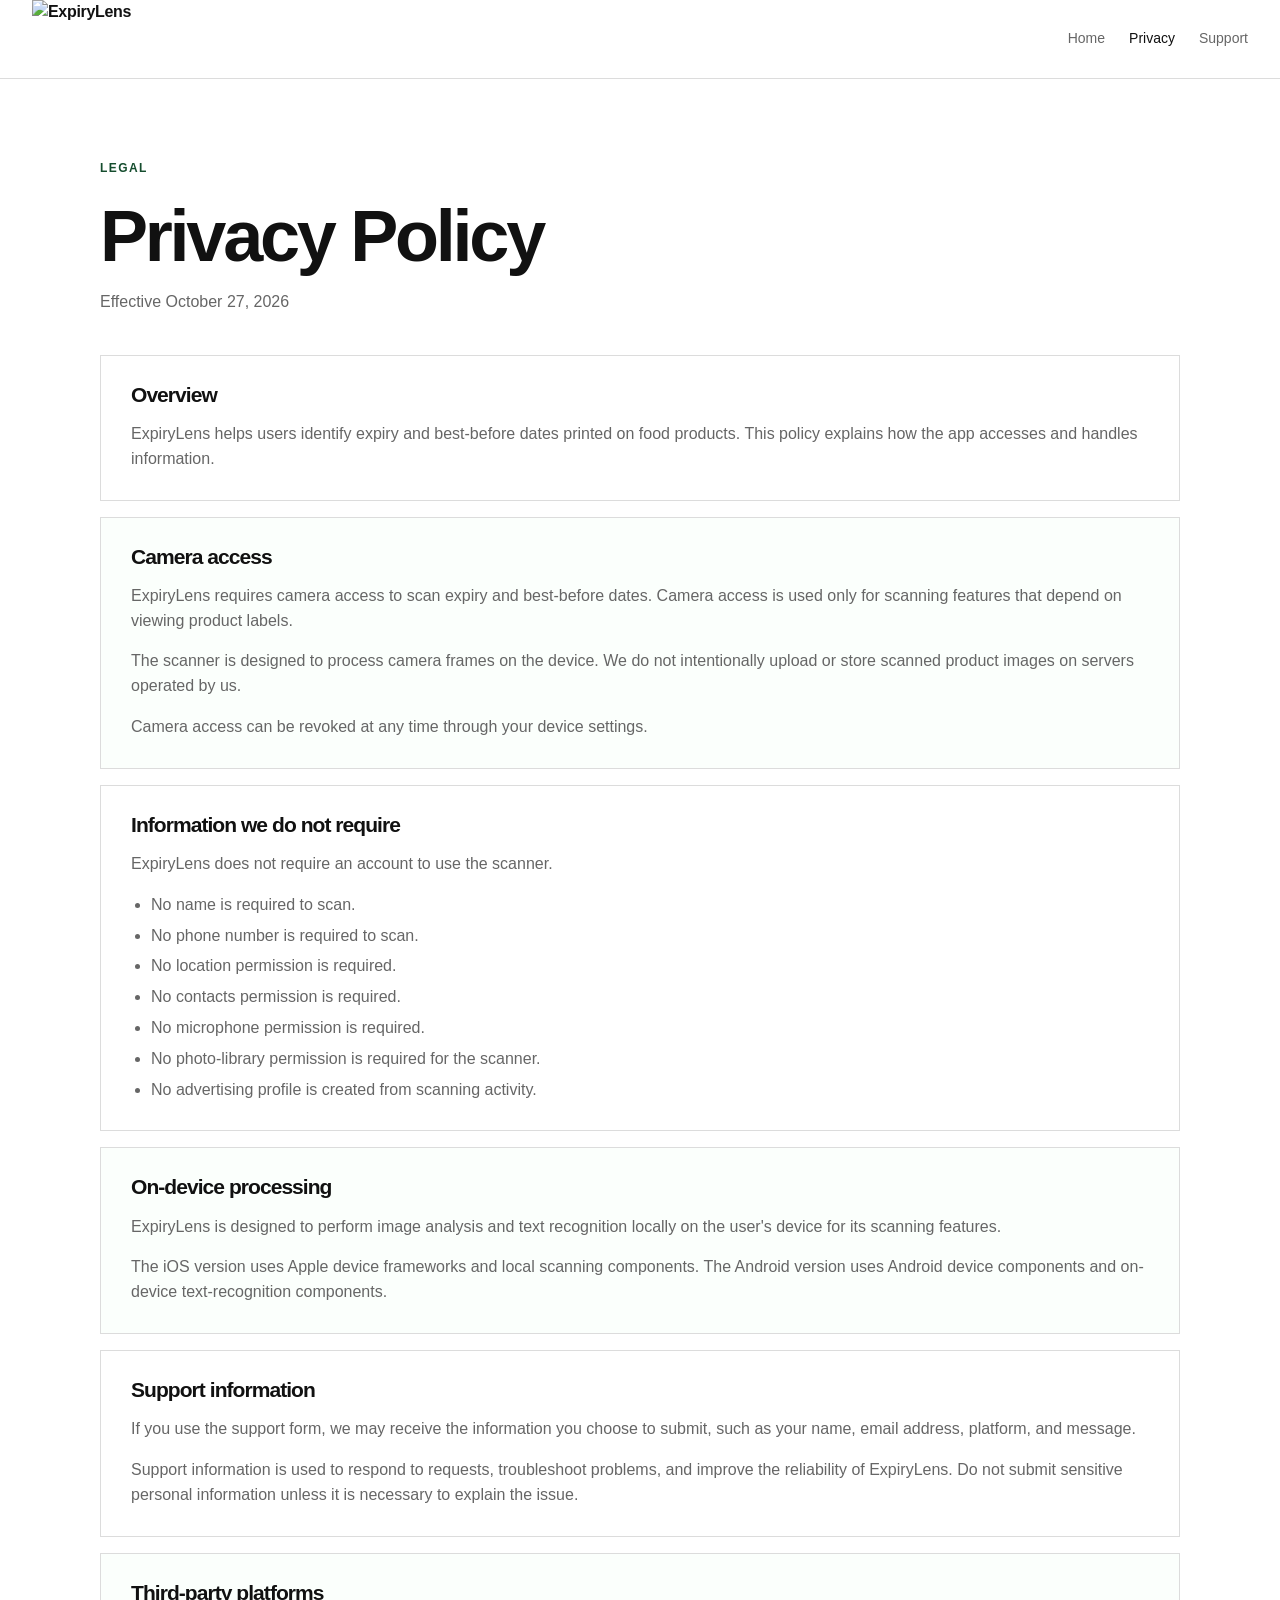
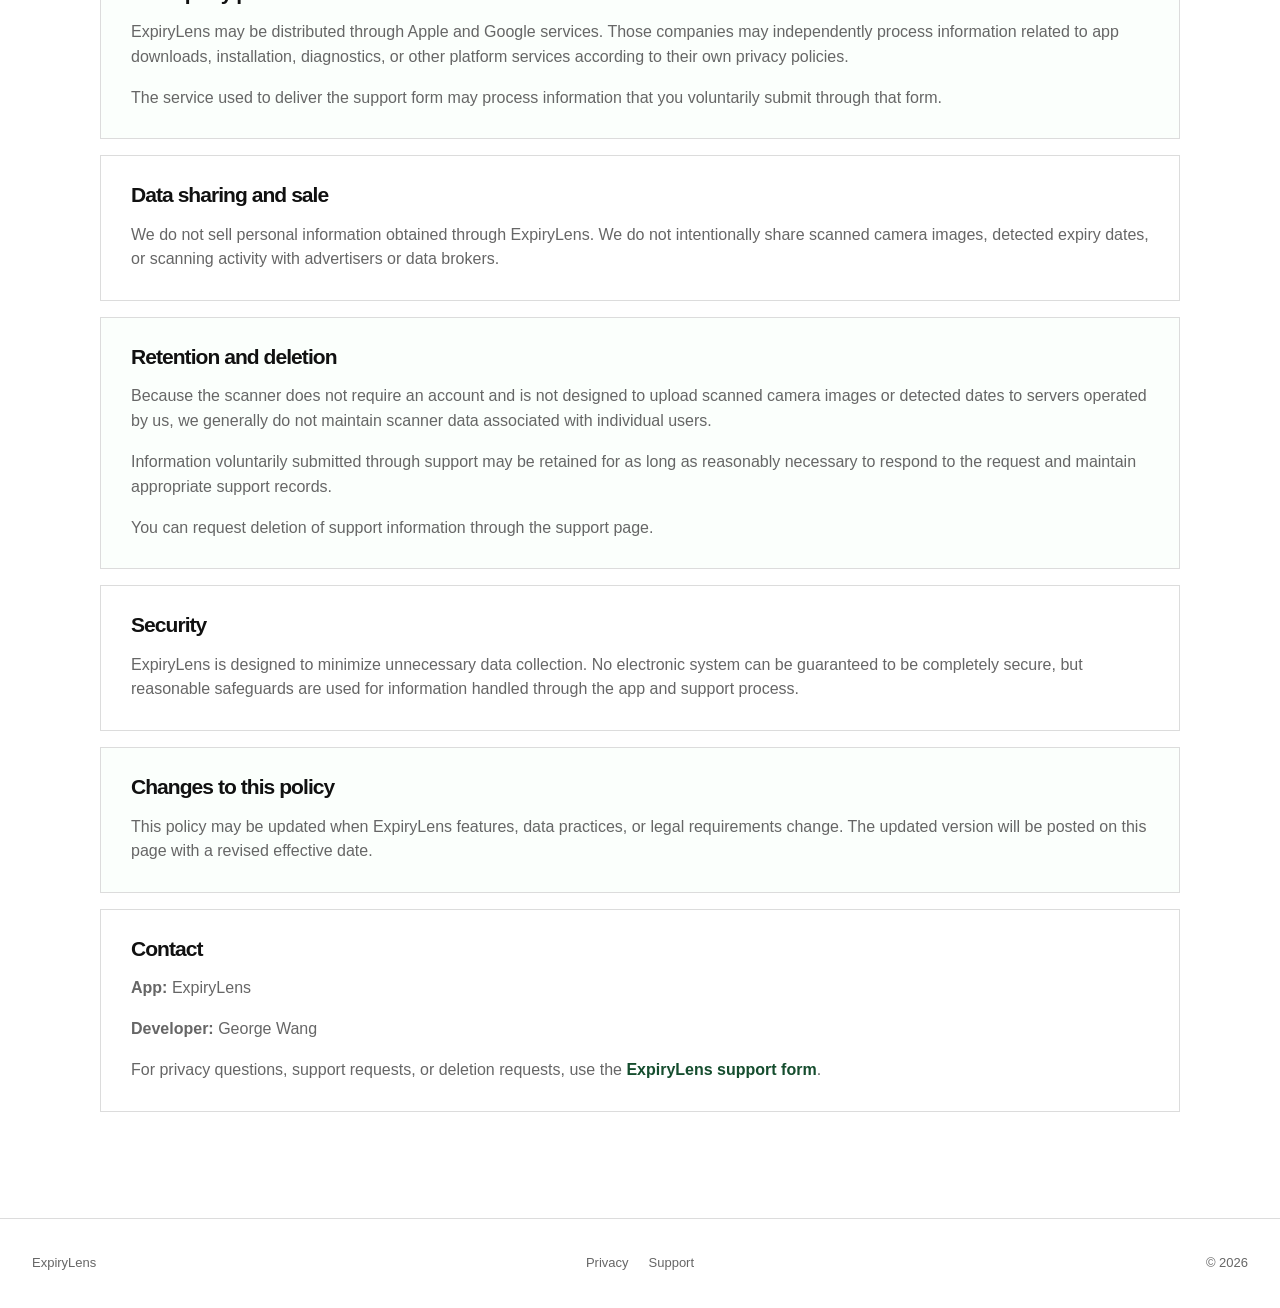
==== privacy.html @ b4d989e2 "Create ExpiryLens website" ====
<!DOCTYPE html>
<html lang="en">
<head>
  <meta charset="UTF-8">
  <meta name="viewport" content="width=device-width, initial-scale=1.0">
  <meta name="description" content="ExpiryLens Privacy Policy">
  <title>Privacy Policy — ExpiryLens</title>
  <link rel="stylesheet" href="styles.css">
</head>
<body>
  <header class="topbar">
    <a class="logo" href="index.html">
        <img src="Food Bank Icon.png" alt="ExpiryLens">
    </a>
    <nav>
      <a href="index.html">Home</a>
      <a class="active" href="privacy.html">Privacy</a>
      <a href="support.html">Support</a>
    </nav>
  </header>

  <main class="page-width legal">
    <div class="page-title">
      <p class="kicker">LEGAL</p>
      <h1>Privacy Policy</h1>
      <p>Effective October 27, 2026</p>
    </div>

    <section class="policy-box">
      <h2>Overview</h2>
      <p>
        ExpiryLens helps users identify expiry and best-before dates printed on food products.
        This policy explains how the app accesses and handles information.
      </p>
    </section>

    <section class="policy-box">
      <h2>Camera access</h2>
      <p>
        ExpiryLens requires camera access to scan expiry and best-before dates. Camera access
        is used only for scanning features that depend on viewing product labels.
      </p>
      <p>
        The scanner is designed to process camera frames on the device. We do not intentionally
        upload or store scanned product images on servers operated by us.
      </p>
      <p>
        Camera access can be revoked at any time through your device settings.
      </p>
    </section>

    <section class="policy-box">
      <h2>Information we do not require</h2>
      <p>ExpiryLens does not require an account to use the scanner.</p>
      <ul>
        <li>No name is required to scan.</li>
        <li>No phone number is required to scan.</li>
        <li>No location permission is required.</li>
        <li>No contacts permission is required.</li>
        <li>No microphone permission is required.</li>
        <li>No photo-library permission is required for the scanner.</li>
        <li>No advertising profile is created from scanning activity.</li>
      </ul>
    </section>

    <section class="policy-box">
      <h2>On-device processing</h2>
      <p>
        ExpiryLens is designed to perform image analysis and text recognition locally on the
        user's device for its scanning features.
      </p>
      <p>
        The iOS version uses Apple device frameworks and local scanning components. The Android
        version uses Android device components and on-device text-recognition components.
      </p>
    </section>

    <section class="policy-box">
      <h2>Support information</h2>
      <p>
        If you use the support form, we may receive the information you choose to submit,
        such as your name, email address, platform, and message.
      </p>
      <p>
        Support information is used to respond to requests, troubleshoot problems, and improve
        the reliability of ExpiryLens. Do not submit sensitive personal information unless it
        is necessary to explain the issue.
      </p>
    </section>

    <section class="policy-box">
      <h2>Third-party platforms</h2>
      <p>
        ExpiryLens may be distributed through Apple and Google services. Those companies may
        independently process information related to app downloads, installation, diagnostics,
        or other platform services according to their own privacy policies.
      </p>
      <p>
        The service used to deliver the support form may process information that you voluntarily
        submit through that form.
      </p>
    </section>

    <section class="policy-box">
      <h2>Data sharing and sale</h2>
      <p>
        We do not sell personal information obtained through ExpiryLens. We do not intentionally
        share scanned camera images, detected expiry dates, or scanning activity with advertisers
        or data brokers.
      </p>
    </section>

    <section class="policy-box">
      <h2>Retention and deletion</h2>
      <p>
        Because the scanner does not require an account and is not designed to upload scanned
        camera images or detected dates to servers operated by us, we generally do not maintain
        scanner data associated with individual users.
      </p>
      <p>
        Information voluntarily submitted through support may be retained for as long as reasonably
        necessary to respond to the request and maintain appropriate support records.
      </p>
      <p>
        You can request deletion of support information through the support page.
      </p>
    </section>

    <section class="policy-box">
      <h2>Security</h2>
      <p>
        ExpiryLens is designed to minimize unnecessary data collection. No electronic system can
        be guaranteed to be completely secure, but reasonable safeguards are used for information
        handled through the app and support process.
      </p>
    </section>

    <section class="policy-box">
      <h2>Changes to this policy</h2>
      <p>
        This policy may be updated when ExpiryLens features, data practices, or legal requirements
        change. The updated version will be posted on this page with a revised effective date.
      </p>
    </section>

    <section class="policy-box">
      <h2>Contact</h2>
      <p><strong>App:</strong> ExpiryLens</p>
      <p><strong>Developer:</strong> George Wang</p>
      <p>
        For privacy questions, support requests, or deletion requests, use the
        <a class="text-link" href="support.html">ExpiryLens support form</a>.
      </p>
    </section>
  </main>

  <footer class="footer">
    <span>ExpiryLens</span>
    <div>
      <a href="privacy.html">Privacy</a>
      <a href="support.html">Support</a>
    </div>
    <span>© 2026</span>
  </footer>
</body>
</html>
---- styles.css ----
* {
  box-sizing: border-box;
}

:root {
  --bg: #ffffff;
  --text: #111111;
  --muted: #666666;
  --line: #dcdcdc;
  --soft: #f7f7f7;
  --green: #dff4e8;
  --green-strong: #bfe8cf;
  --green-text: #154d2e;
}

html {
  scroll-behavior: smooth;
}

body {
  margin: 0;
  background: var(--bg);
  color: var(--text);
  font-family: Arial, Helvetica, sans-serif;
  line-height: 1.55;
}

a {
  color: inherit;
}

.topbar {
  min-height: 64px;
  padding: 0 32px;
  border-bottom: 1px solid var(--line);
  display: flex;
  align-items: center;
  justify-content: space-between;
  gap: 24px;
  background: #ffffff;
}

.logo {
  font-weight: 700;
  text-decoration: none;
  letter-spacing: -0.02em;
}

.logo img {
    height: 78px;
    width: auto;
    display: block;
}

.topbar nav {
  display: flex;
  gap: 24px;
}

.topbar nav a {
  color: var(--muted);
  text-decoration: none;
  font-size: 14px;
}

.topbar nav a:hover,
.topbar nav a.active {
  color: var(--text);
}

.page-width {
  width: min(1080px, calc(100% - 48px));
  margin: 0 auto;
}

.hero {
  min-height: 620px;
  display: grid;
  grid-template-columns: 1.25fr 0.75fr;
  gap: 80px;
  align-items: center;
  padding: 90px 0;
}

.kicker {
  margin: 0 0 20px;
  color: var(--green-text);
  font-size: 12px;
  font-weight: 700;
  letter-spacing: 0.12em;
}

h1,
h2 {
  margin-top: 0;
  line-height: 1.06;
  font-weight: 700;
  letter-spacing: -0.045em;
}

h1 {
  margin-bottom: 24px;
  font-size: clamp(48px, 8vw, 86px);
}

h2 {
  margin-bottom: 14px;
  font-size: 28px;
}

p {
  color: var(--muted);
}

.intro {
  max-width: 620px;
  margin: 0;
  font-size: 18px;
}

.actions {
  display: flex;
  gap: 10px;
  margin-top: 30px;
}

.button,
button {
  min-height: 46px;
  padding: 0 18px;
  border: 1px solid var(--text);
  border-radius: 0;
  background: #ffffff;
  color: var(--text);
  font: inherit;
  font-weight: 700;
  text-decoration: none;
  display: inline-flex;
  align-items: center;
  justify-content: center;
  cursor: pointer;
}

.button.primary,
button {
  background: var(--text);
  color: #ffffff;
}

.button:hover,
button:hover {
  background: var(--green);
  color: var(--text);
}



.scanner-preview {
  min-height: 420px;
  border: 1px solid var(--text);
  background: #121212;
  color: #ffffff;
  padding: 18px;
  display: grid;
  grid-template-rows: auto 1fr auto;
}

.scanner-top {
  display: grid;
  grid-template-columns: 1fr auto 1fr;
  align-items: center;
  gap: 12px;
  font-size: 12px;
}

.scanner-mode,
.scanner-info,
.scanner-fps {
  border: 1px solid #555555;
  background: #1b1b1b;
  padding: 7px 9px;
}

.scanner-mode {
  justify-self: start;
}

.scanner-fps {
  justify-self: center;
}

.scanner-info {
  justify-self: end;
}

.scanner-center {
  display: flex;
  align-items: center;
  justify-content: center;
  padding: 34px 0;
}

.scanner-result {
  border: 1px solid #555555;
  background: #000000;
  padding: 18px 24px;
}

.scanner-date {
  color: #3cff78;
  font-size: clamp(28px, 5vw, 48px);
  font-weight: 700;
  letter-spacing: -0.03em;
}

.scanner-bottom {
  display: grid;
  gap: 10px;
  justify-items: center;
}

.scanner-expiry-state {
  color: #3cff78;
  font-size: 14px;
  font-weight: 700;
  letter-spacing: 0.08em;
}

.scanner-status {
  border: 1px solid #555555;
  background: #1b1b1b;
  padding: 8px 12px;
  font-size: 12px;
  font-weight: 700;
  letter-spacing: 0.06em;
}

.info-grid {
  display: grid;
  grid-template-columns: repeat(3, 1fr);
  border: 1px solid var(--line);
}

.block {
  min-height: 220px;
  padding: 28px;
  border-right: 1px solid var(--line);
  background: #ffffff;
}

.block:last-child {
  border-right: 0;
}

.block-number {
  display: block;
  margin-bottom: 45px;
  color: var(--green-text);
  font-size: 12px;
  font-weight: 700;
}

.block h2 {
  font-size: 24px;
}

.statement {
  margin-top: 80px;
  margin-bottom: 100px;
  padding: 36px;
  border: 1px solid var(--line);
  background:
    linear-gradient(90deg, #f7fff9 0%, #ffffff 70%);
}

.statement p {
  max-width: 760px;
}

.text-link {
  color: var(--green-text);
  font-weight: 700;
  text-decoration: none;
}

.text-link:hover {
  text-decoration: underline;
}

.footer {
  min-height: 90px;
  padding: 28px 32px;
  border-top: 1px solid var(--line);
  display: grid;
  grid-template-columns: 1fr auto 1fr;
  gap: 24px;
  align-items: center;
  color: var(--muted);
  font-size: 13px;
}

.footer div {
  display: flex;
  gap: 20px;
}

.footer a {
  text-decoration: none;
}

.footer > span:last-child {
  text-align: right;
}

.page-title {
  padding: 80px 0 40px;
}

.page-title h1 {
  margin-bottom: 12px;
  font-size: clamp(44px, 7vw, 72px);
}

.page-title p:last-child {
  margin-bottom: 0;
}

.legal {
  padding-bottom: 90px;
}

.policy-box {
  margin-bottom: 16px;
  padding: 28px 30px;
  border: 1px solid var(--line);
  background: #ffffff;
}

.policy-box:nth-of-type(2n) {
  background: #fbfffc;
}

.policy-box h2 {
  font-size: 21px;
}

.policy-box p:last-child,
.policy-box ul:last-child {
  margin-bottom: 0;
}

.policy-box ul {
  padding-left: 20px;
  color: var(--muted);
}

.policy-box li + li {
  margin-top: 6px;
}

.support {
  padding-bottom: 90px;
}

.support-layout {
  display: grid;
  grid-template-columns: 0.8fr 1.2fr;
  gap: 20px;
  align-items: start;
}

.support-notes {
  display: grid;
  gap: 14px;
}

.support-box,
.form-box {
  border: 1px solid var(--line);
  padding: 26px;
  background: #ffffff;
}

.support-box h2,
.form-box h2 {
  font-size: 21px;
}

.form-box {
  background:
    linear-gradient(180deg, #fbfffc 0%, #ffffff 160px);
}

.form-note {
  margin-top: -4px;
  margin-bottom: 28px;
  font-size: 14px;
}

form {
  display: grid;
}

label {
  margin: 18px 0 7px;
  color: var(--text);
  font-size: 13px;
  font-weight: 700;
}

label:first-of-type {
  margin-top: 0;
}

label span {
  color: var(--muted);
  font-weight: 400;
}

input,
select,
textarea {
  width: 100%;
  border: 1px solid #bdbdbd;
  border-radius: 0;
  background: #ffffff;
  color: var(--text);
  padding: 12px;
  font: inherit;
}

input,
select {
  min-height: 46px;
}

textarea {
  resize: vertical;
}

input:focus,
select:focus,
textarea:focus {
  outline: 2px solid var(--green-strong);
  outline-offset: 0;
  border-color: var(--green-text);
}

.check-row {
  display: grid;
  grid-template-columns: 18px 1fr;
  gap: 10px;
  align-items: start;
  margin: 20px 0;
  font-weight: 400;
  line-height: 1.4;
}

.check-row input {
  width: 16px;
  min-height: 16px;
  margin: 2px 0 0;
}

button {
  width: 100%;
}

.small {
  margin: 16px 0 0;
  font-size: 12px;
}

@media (max-width: 800px) {
  .hero,
  .support-layout {
    grid-template-columns: 1fr;
  }

  .hero {
    gap: 40px;
    padding: 70px 0;
  }

  
.scanner-preview {
  min-height: 420px;
  border: 1px solid var(--text);
  background: #121212;
  color: #ffffff;
  padding: 18px;
  display: grid;
  grid-template-rows: auto 1fr auto;
}

.scanner-top {
  display: grid;
  grid-template-columns: 1fr auto 1fr;
  align-items: center;
  gap: 12px;
  font-size: 12px;
}

.scanner-mode,
.scanner-info,
.scanner-fps {
  border: 1px solid #555555;
  background: #1b1b1b;
  padding: 7px 9px;
}

.scanner-mode {
  justify-self: start;
}

.scanner-fps {
  justify-self: center;
}

.scanner-info {
  justify-self: end;
}

.scanner-center {
  display: flex;
  align-items: center;
  justify-content: center;
  padding: 34px 0;
}

.scanner-result {
  border: 1px solid #555555;
  background: #000000;
  padding: 18px 24px;
}

.scanner-date {
  color: #3cff78;
  font-size: clamp(28px, 5vw, 48px);
  font-weight: 700;
  letter-spacing: -0.03em;
}

.scanner-bottom {
  display: grid;
  gap: 10px;
  justify-items: center;
}

.scanner-expiry-state {
  color: #3cff78;
  font-size: 14px;
  font-weight: 700;
  letter-spacing: 0.08em;
}

.scanner-status {
  border: 1px solid #555555;
  background: #1b1b1b;
  padding: 8px 12px;
  font-size: 12px;
  font-weight: 700;
  letter-spacing: 0.06em;
}

.info-grid {
    grid-template-columns: 1fr;
  }

  .block {
    min-height: 0;
    border-right: 0;
    border-bottom: 1px solid var(--line);
  }

  .block:last-child {
    border-bottom: 0;
  }

  .block-number {
    margin-bottom: 28px;
  }
}

@media (max-width: 560px) {
  .topbar {
    padding: 0 18px;
  }

  .topbar nav {
    gap: 14px;
  }

  .page-width {
    width: min(100% - 28px, 1080px);
  }

  h1 {
    font-size: 48px;
  }

  .actions {
    align-items: stretch;
    flex-direction: column;
  }

  .button {
    width: 100%;
  }

  .statement,
  .policy-box,
  .support-box,
  .form-box {
    padding: 22px;
  }

  .footer {
    grid-template-columns: 1fr;
    padding: 26px 18px;
  }

  .footer > span:last-child {
    text-align: left;
  }
}


.feature-grid,
.colour-grid {
  display: grid;
  grid-template-columns: repeat(3, 1fr);
  margin-top: 30px;
  border: 1px solid var(--line);
}

.feature-box,
.colour-box {
  min-height: 190px;
  padding: 26px;
  border-right: 1px solid var(--line);
  background: #ffffff;
}

.feature-box:last-child,
.colour-box:last-child {
  border-right: 0;
}

.feature-name {
  margin-bottom: 12px;
  font-size: 20px;
  font-weight: 700;
}

.feature-box p,
.colour-box p {
  margin-bottom: 0;
}

.metric {
  margin-bottom: 30px;
  color: var(--green-text);
  font-size: 12px;
  font-weight: 700;
  letter-spacing: 0.1em;
}

.colour-box h3 {
  margin: 18px 0 8px;
  font-size: 20px;
}

.colour-indicator {
  width: 100%;
  padding: 9px 10px;
  border: 1px solid var(--line);
  font-size: 12px;
  font-weight: 700;
  letter-spacing: 0.08em;
}

.colour-indicator.green {
  color: #0b6b31;
  background: #e9f8ee;
}

.colour-indicator.yellow {
  color: #735b00;
  background: #fff8d6;
}

.colour-indicator.red {
  color: #a81818;
  background: #ffecec;
}

.performance-note {
  margin: 26px 0 0;
  font-size: 12px;
}

@media (max-width: 800px) {

  .feature-grid,
  .colour-grid {
    grid-template-columns: 1fr;
  }

  .feature-box,
  .colour-box {
    border-right: 0;
    border-bottom: 1px solid var(--line);
  }

  .feature-box:last-child,
  .colour-box:last-child {
    border-bottom: 0;
  }

}
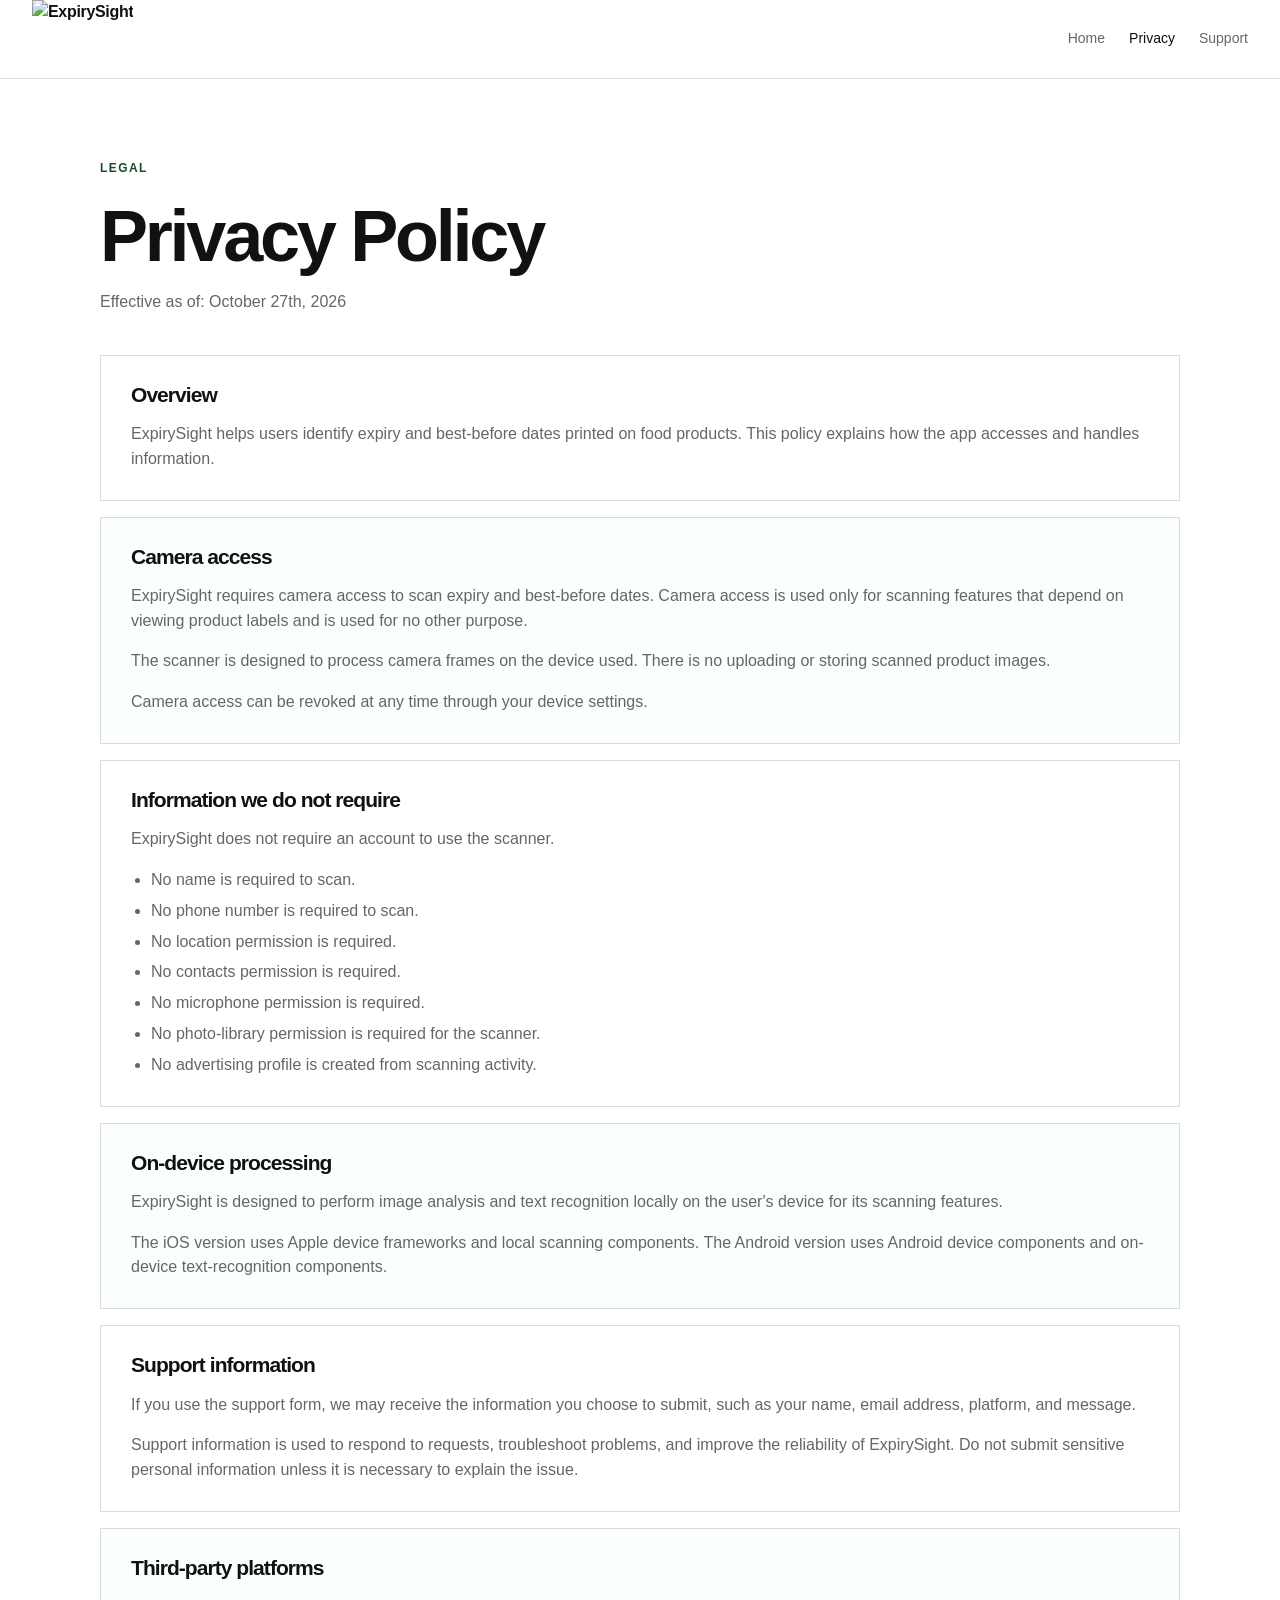
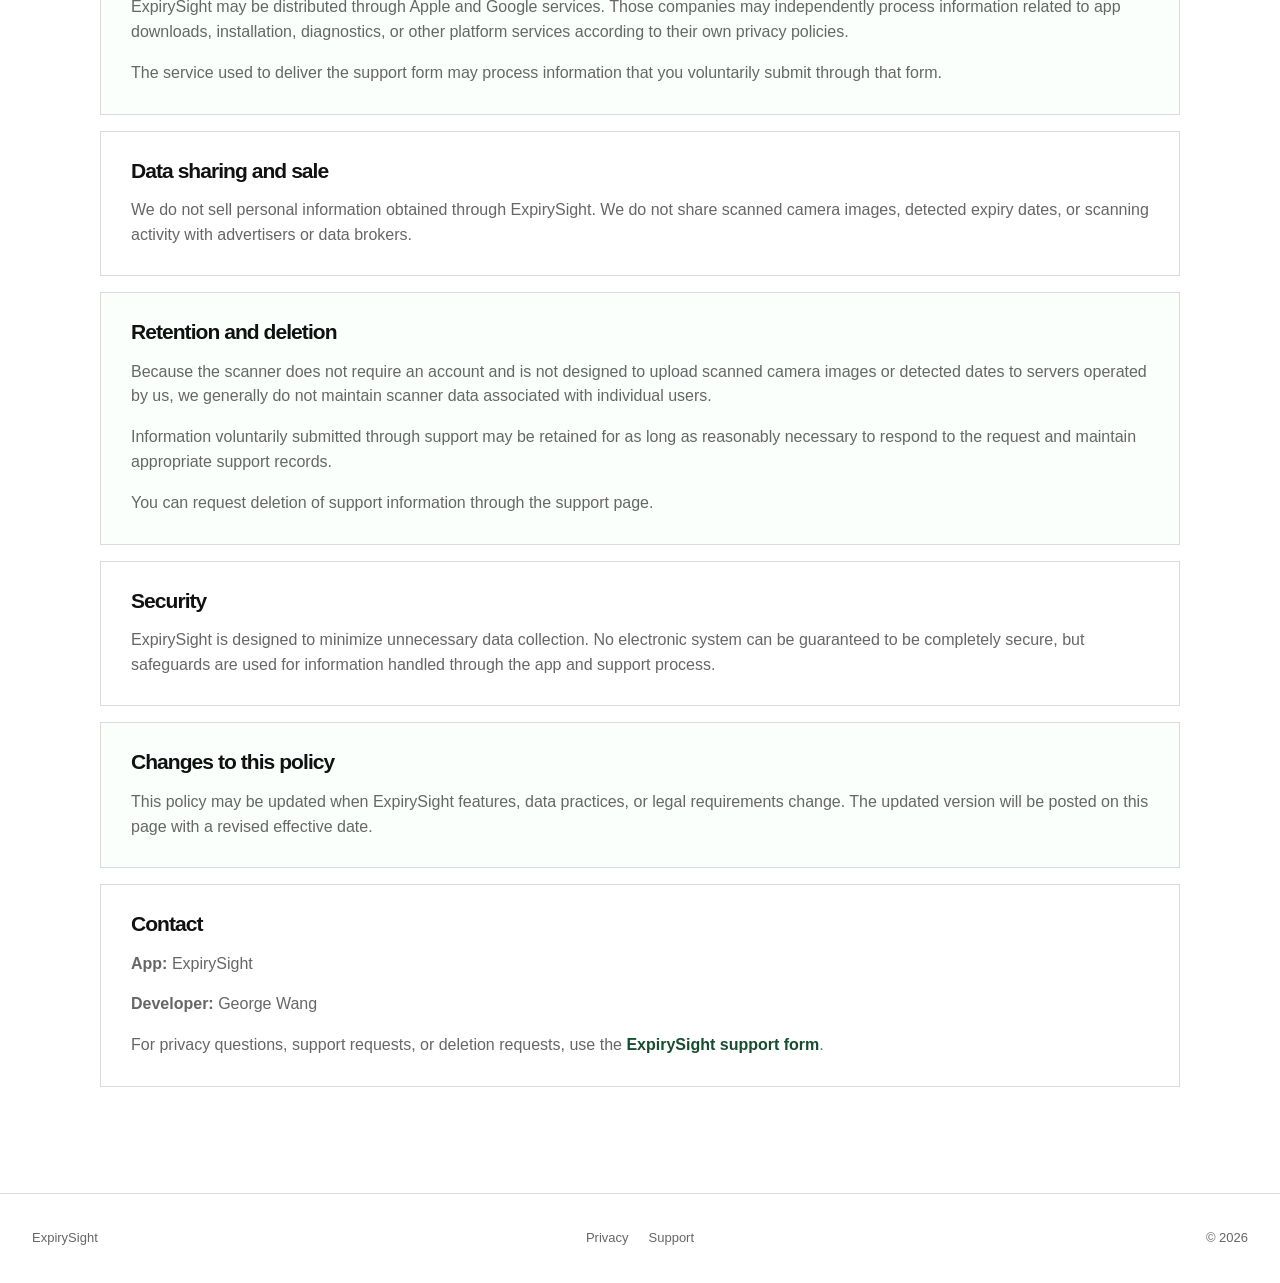
==== commit 95dea1a9: "Rename website to ExpirySight" ====
--- a/privacy.html
+++ b/privacy.html
@@ -3,14 +3,14 @@
 <head>
   <meta charset="UTF-8">
   <meta name="viewport" content="width=device-width, initial-scale=1.0">
-  <meta name="description" content="ExpiryLens Privacy Policy">
-  <title>Privacy Policy — ExpiryLens</title>
+  <meta name="description" content="ExpirySight Privacy Policy">
+  <title>Privacy Policy — ExpirySight</title>
   <link rel="stylesheet" href="styles.css">
 </head>
 <body>
   <header class="topbar">
     <a class="logo" href="index.html">
-        <img src="Food Bank Icon.png" alt="ExpiryLens">
+        <img src="Food Bank Icon.png" alt="ExpirySight">
     </a>
     <nav>
       <a href="index.html">Home</a>
@@ -23,13 +23,13 @@
     <div class="page-title">
       <p class="kicker">LEGAL</p>
       <h1>Privacy Policy</h1>
-      <p>Effective October 27, 2026</p>
+      <p>Effective as of: October 27th, 2026</p>
     </div>
 
     <section class="policy-box">
       <h2>Overview</h2>
       <p>
-        ExpiryLens helps users identify expiry and best-before dates printed on food products.
+        ExpirySight helps users identify expiry and best-before dates printed on food products.
         This policy explains how the app accesses and handles information.
       </p>
     </section>
@@ -37,12 +37,12 @@
     <section class="policy-box">
       <h2>Camera access</h2>
       <p>
-        ExpiryLens requires camera access to scan expiry and best-before dates. Camera access
-        is used only for scanning features that depend on viewing product labels.
+        ExpirySight requires camera access to scan expiry and best-before dates. Camera access
+        is used only for scanning features that depend on viewing product labels and is used for no other purpose.
       </p>
       <p>
-        The scanner is designed to process camera frames on the device. We do not intentionally
-        upload or store scanned product images on servers operated by us.
+        The scanner is designed to process camera frames on the device used. There is no
+        uploading or storing scanned product images.
       </p>
       <p>
         Camera access can be revoked at any time through your device settings.
@@ -51,7 +51,7 @@
 
     <section class="policy-box">
       <h2>Information we do not require</h2>
-      <p>ExpiryLens does not require an account to use the scanner.</p>
+      <p>ExpirySight does not require an account to use the scanner.</p>
       <ul>
         <li>No name is required to scan.</li>
         <li>No phone number is required to scan.</li>
@@ -66,7 +66,7 @@
     <section class="policy-box">
       <h2>On-device processing</h2>
       <p>
-        ExpiryLens is designed to perform image analysis and text recognition locally on the
+        ExpirySight is designed to perform image analysis and text recognition locally on the
         user's device for its scanning features.
       </p>
       <p>
@@ -83,7 +83,7 @@
       </p>
       <p>
         Support information is used to respond to requests, troubleshoot problems, and improve
-        the reliability of ExpiryLens. Do not submit sensitive personal information unless it
+        the reliability of ExpirySight. Do not submit sensitive personal information unless it
         is necessary to explain the issue.
       </p>
     </section>
@@ -91,7 +91,7 @@
     <section class="policy-box">
       <h2>Third-party platforms</h2>
       <p>
-        ExpiryLens may be distributed through Apple and Google services. Those companies may
+        ExpirySight may be distributed through Apple and Google services. Those companies may
         independently process information related to app downloads, installation, diagnostics,
         or other platform services according to their own privacy policies.
       </p>
@@ -104,7 +104,7 @@
     <section class="policy-box">
       <h2>Data sharing and sale</h2>
       <p>
-        We do not sell personal information obtained through ExpiryLens. We do not intentionally
+        We do not sell personal information obtained through ExpirySight. We do not
         share scanned camera images, detected expiry dates, or scanning activity with advertisers
         or data brokers.
       </p>
@@ -129,8 +129,8 @@
     <section class="policy-box">
       <h2>Security</h2>
       <p>
-        ExpiryLens is designed to minimize unnecessary data collection. No electronic system can
-        be guaranteed to be completely secure, but reasonable safeguards are used for information
+        ExpirySight is designed to minimize unnecessary data collection. No electronic system can
+        be guaranteed to be completely secure, but safeguards are used for information
         handled through the app and support process.
       </p>
     </section>
@@ -138,24 +138,24 @@
     <section class="policy-box">
       <h2>Changes to this policy</h2>
       <p>
-        This policy may be updated when ExpiryLens features, data practices, or legal requirements
+        This policy may be updated when ExpirySight features, data practices, or legal requirements
         change. The updated version will be posted on this page with a revised effective date.
       </p>
     </section>
 
     <section class="policy-box">
       <h2>Contact</h2>
-      <p><strong>App:</strong> ExpiryLens</p>
+      <p><strong>App:</strong> ExpirySight</p>
       <p><strong>Developer:</strong> George Wang</p>
       <p>
         For privacy questions, support requests, or deletion requests, use the
-        <a class="text-link" href="support.html">ExpiryLens support form</a>.
+        <a class="text-link" href="support.html">ExpirySight support form</a>.
       </p>
     </section>
   </main>
 
   <footer class="footer">
-    <span>ExpiryLens</span>
+    <span>ExpirySight</span>
     <div>
       <a href="privacy.html">Privacy</a>
       <a href="support.html">Support</a>
